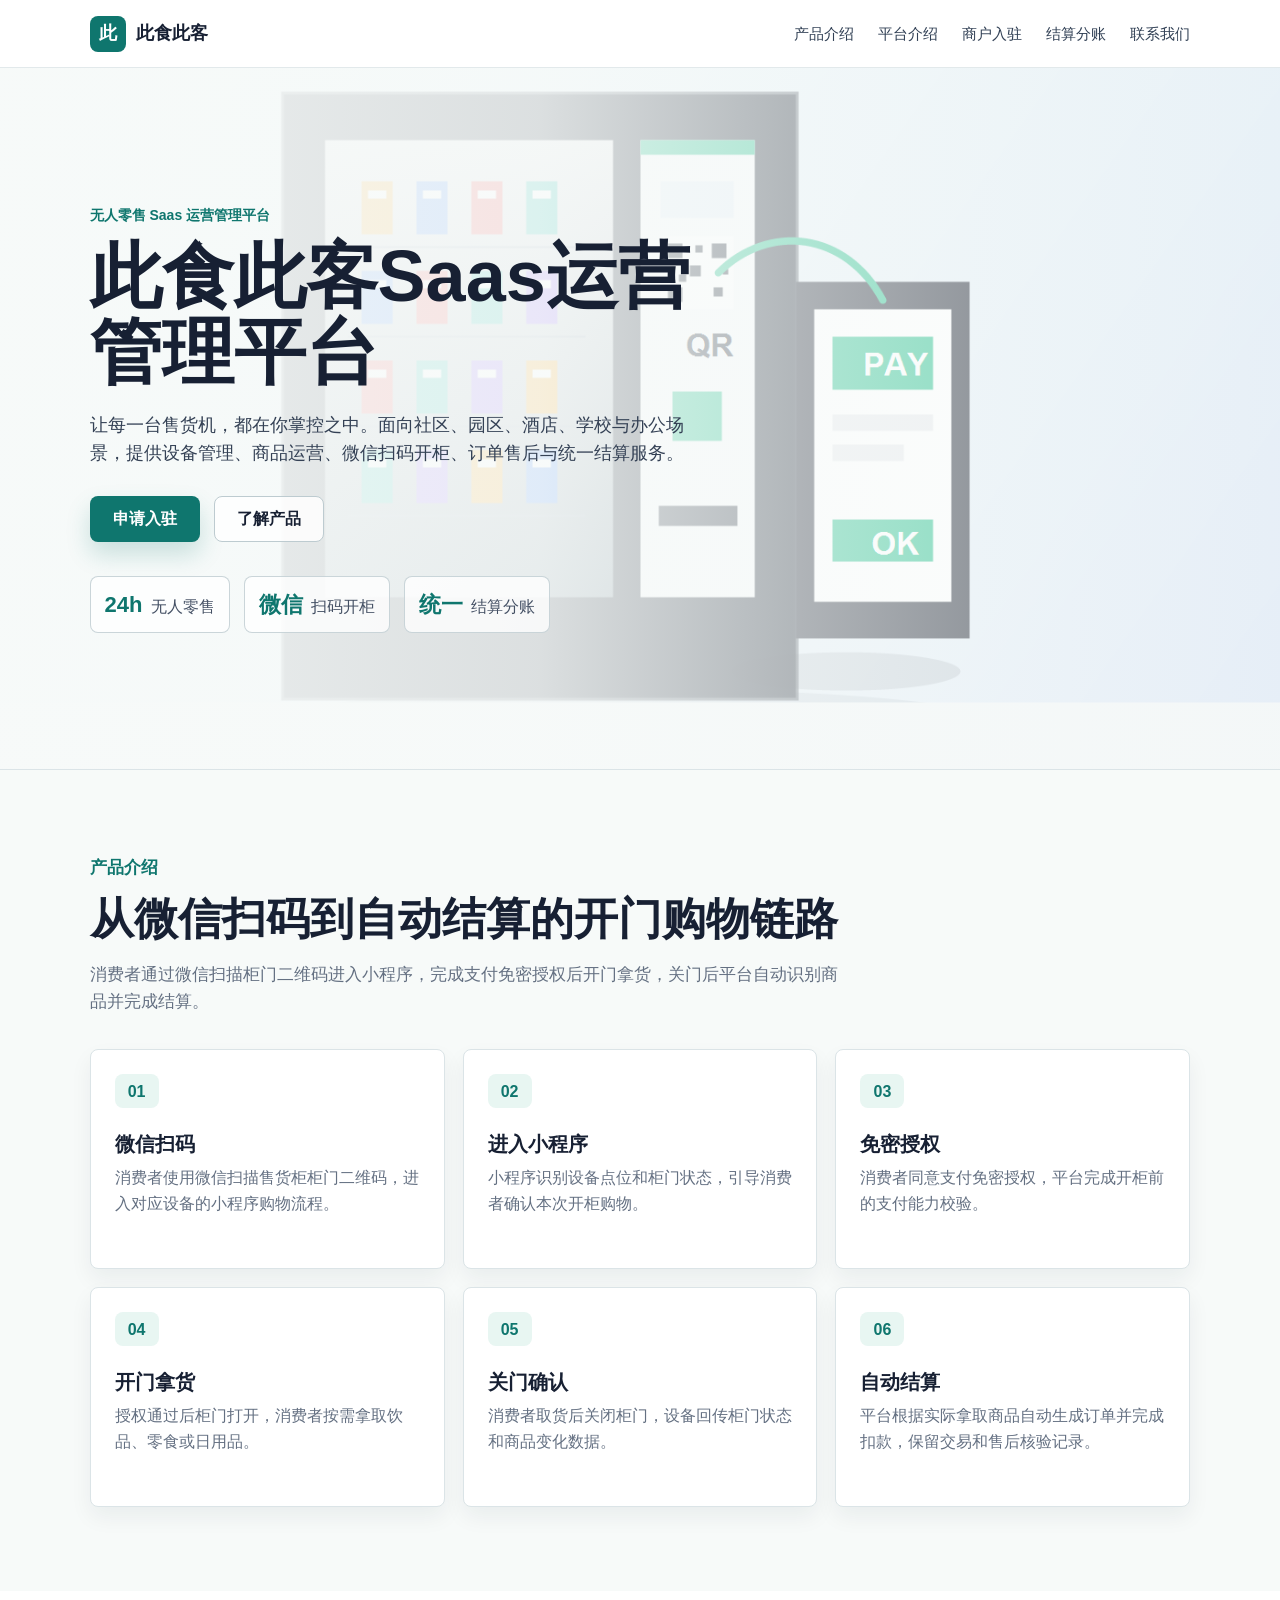
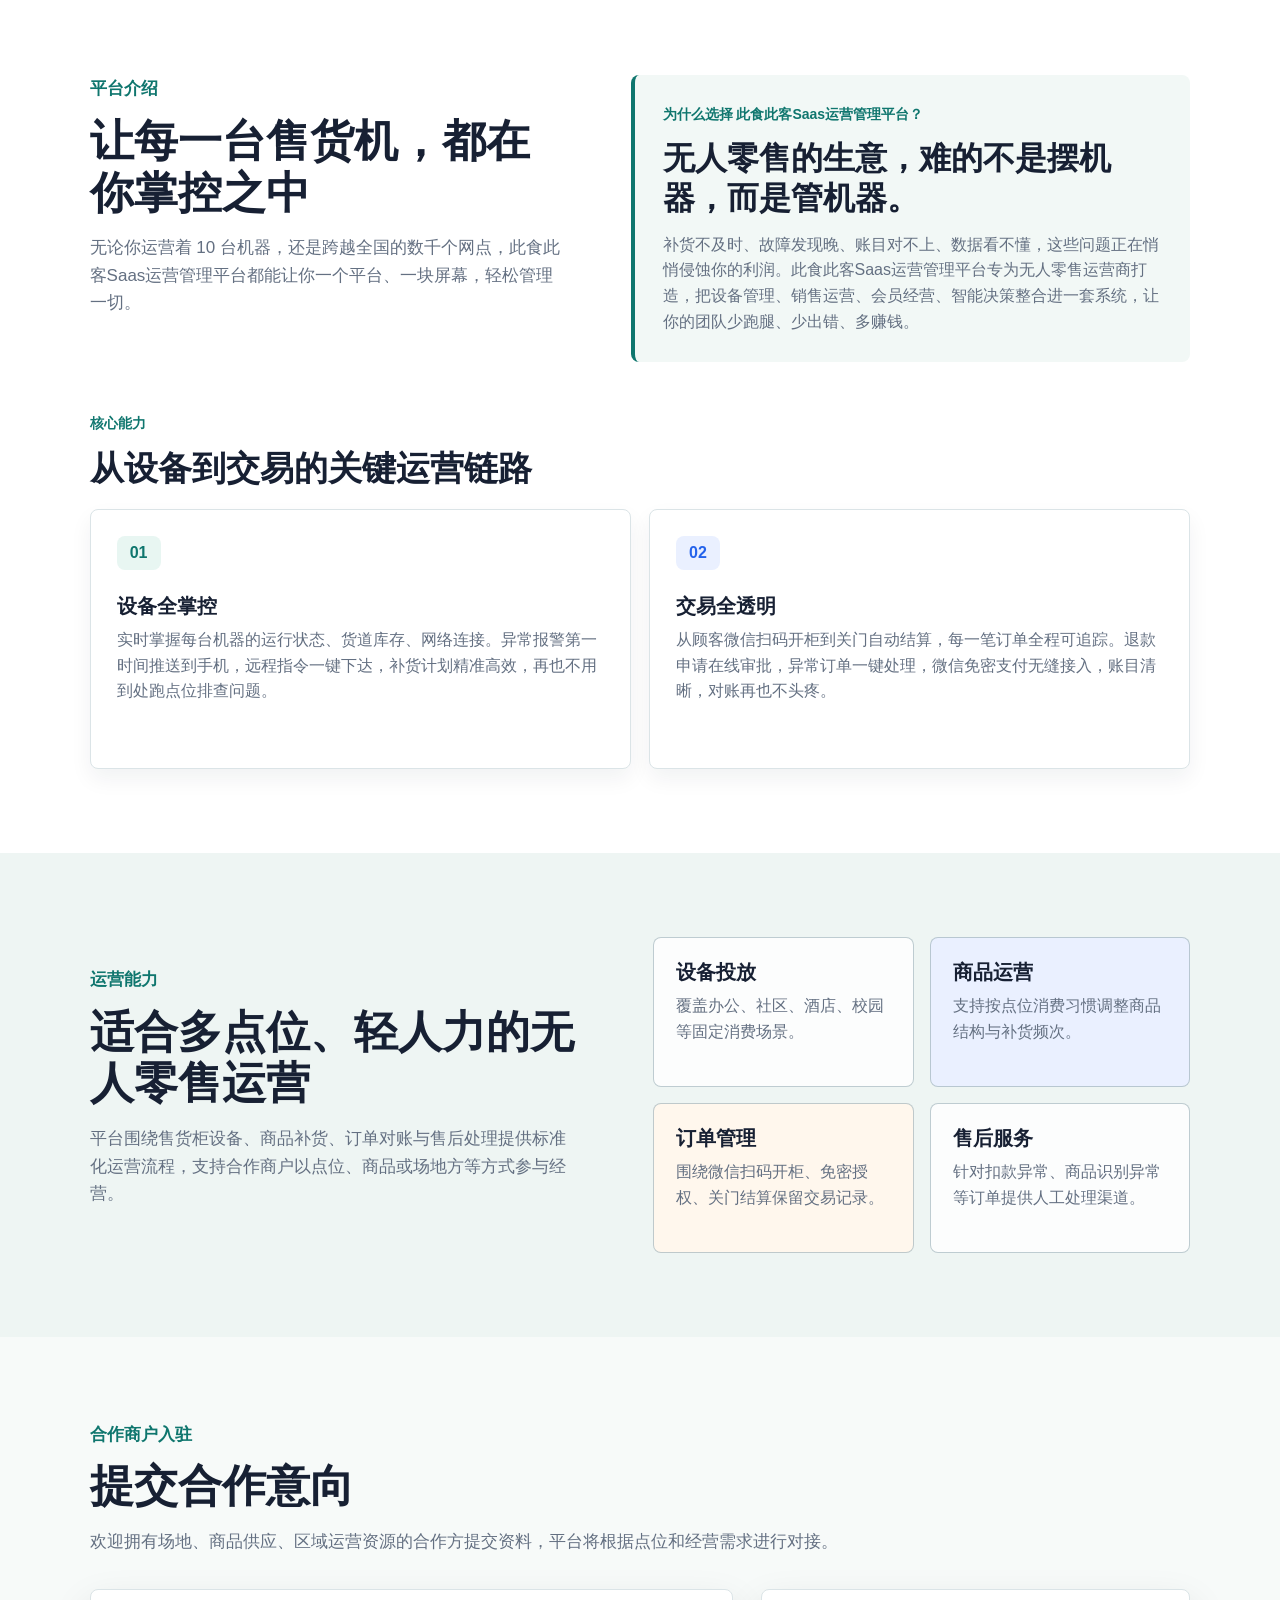
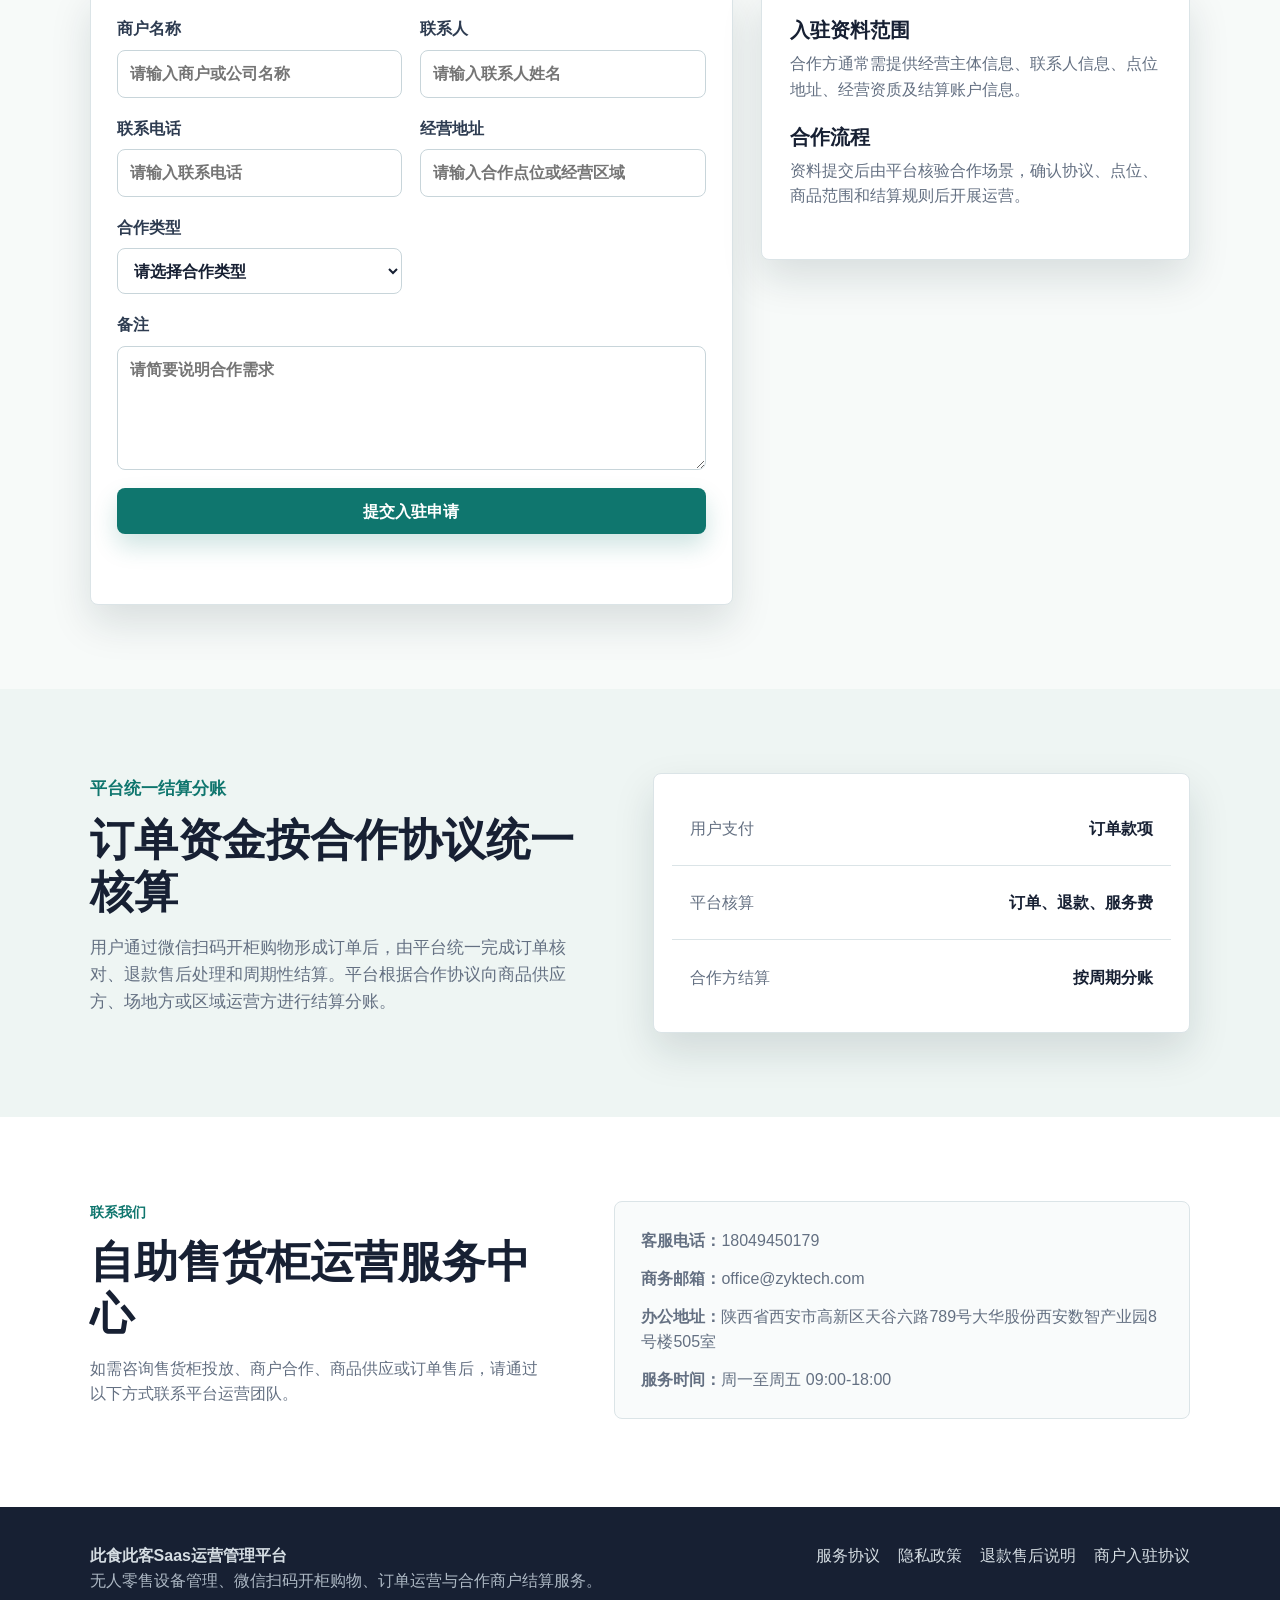
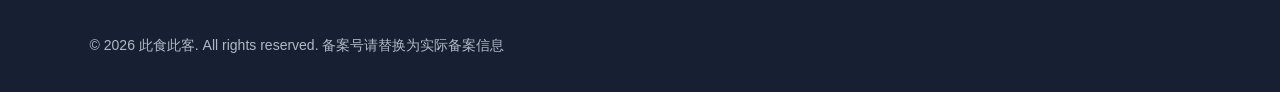
==== index.html @ 7c6ada17 "Initial commit" ====
<!doctype html>
<html lang="zh-CN">
  <head>
    <meta charset="UTF-8" />
    <meta name="viewport" content="width=device-width, initial-scale=1.0" />
    <meta
      name="description"
      content="此食此客Saas运营管理平台面向无人零售运营商，提供售货机设备管理、销售运营、订单对账、会员经营与智能决策服务。"
    />
    <title>此食此客Saas运营管理平台</title>
    <link rel="stylesheet" href="./assets/css/style.css" />
  </head>
  <body>
    <header class="site-header">
      <a class="brand" href="#top" aria-label="此食此客Saas运营管理平台首页">
        <span class="brand-mark">此</span>
        <span>此食此客</span>
      </a>
      <nav class="nav" aria-label="主导航">
        <a href="#products">产品介绍</a>
        <a href="#platform">平台介绍</a>
        <a href="#merchant">商户入驻</a>
        <a href="#settlement">结算分账</a>
        <a href="#contact">联系我们</a>
      </nav>
    </header>

    <main id="top">
      <section class="hero">
        <div class="hero-content">
          <p class="eyebrow">无人零售 Saas 运营管理平台</p>
          <h1>此食此客Saas运营管理平台</h1>
          <p class="hero-copy">
            让每一台售货机，都在你掌控之中。面向社区、园区、酒店、学校与办公场景，提供设备管理、商品运营、微信扫码开柜、订单售后与统一结算服务。
          </p>
          <div class="hero-actions">
            <a class="button button-primary" href="#merchant">申请入驻</a>
            <a class="button button-secondary" href="#products">了解产品</a>
          </div>
          <div class="hero-metrics" aria-label="平台服务范围">
            <span><strong>24h</strong>无人零售</span>
            <span><strong>微信</strong>扫码开柜</span>
            <span><strong>统一</strong>结算分账</span>
          </div>
        </div>
      </section>

      <section class="section section-intro" id="products">
        <div class="section-heading">
          <p class="eyebrow">产品介绍</p>
          <h2>从微信扫码到自动结算的开门购物链路</h2>
          <p>
            消费者通过微信扫描柜门二维码进入小程序，完成支付免密授权后开门拿货，关门后平台自动识别商品并完成结算。
          </p>
        </div>
        <div class="process-grid">
          <article class="process-card">
            <span class="step">01</span>
            <h3>微信扫码</h3>
            <p>消费者使用微信扫描售货柜柜门二维码，进入对应设备的小程序购物流程。</p>
          </article>
          <article class="process-card">
            <span class="step">02</span>
            <h3>进入小程序</h3>
            <p>小程序识别设备点位和柜门状态，引导消费者确认本次开柜购物。</p>
          </article>
          <article class="process-card">
            <span class="step">03</span>
            <h3>免密授权</h3>
            <p>消费者同意支付免密授权，平台完成开柜前的支付能力校验。</p>
          </article>
          <article class="process-card">
            <span class="step">04</span>
            <h3>开门拿货</h3>
            <p>授权通过后柜门打开，消费者按需拿取饮品、零食或日用品。</p>
          </article>
          <article class="process-card">
            <span class="step">05</span>
            <h3>关门确认</h3>
            <p>消费者取货后关闭柜门，设备回传柜门状态和商品变化数据。</p>
          </article>
          <article class="process-card">
            <span class="step">06</span>
            <h3>自动结算</h3>
            <p>平台根据实际拿取商品自动生成订单并完成扣款，保留交易和售后核验记录。</p>
          </article>
        </div>
      </section>

      <section class="section platform-section" id="platform">
        <div class="platform-lead">
          <div class="section-heading">
            <p class="eyebrow">平台介绍</p>
            <h2>让每一台售货机，都在你掌控之中</h2>
            <p>
              无论你运营着 10 台机器，还是跨越全国的数千个网点，此食此客Saas运营管理平台都能让你一个平台、一块屏幕，轻松管理一切。
            </p>
          </div>
          <div class="platform-reason">
            <p class="eyebrow">为什么选择 此食此客Saas运营管理平台？</p>
            <h3>无人零售的生意，难的不是摆机器，而是管机器。</h3>
            <p>
              补货不及时、故障发现晚、账目对不上、数据看不懂，这些问题正在悄悄侵蚀你的利润。此食此客Saas运营管理平台专为无人零售运营商打造，把设备管理、销售运营、会员经营、智能决策整合进一套系统，让你的团队少跑腿、少出错、多赚钱。
            </p>
          </div>
        </div>
        <div class="capability-header">
          <p class="eyebrow">核心能力</p>
          <h3>从设备到交易的关键运营链路</h3>
        </div>
        <div class="capability-grid">
          <article class="capability-card">
            <span class="step">01</span>
            <h3>设备全掌控</h3>
            <p>
              实时掌握每台机器的运行状态、货道库存、网络连接。异常报警第一时间推送到手机，远程指令一键下达，补货计划精准高效，再也不用到处跑点位排查问题。
            </p>
          </article>
          <article class="capability-card">
            <span class="step">02</span>
            <h3>交易全透明</h3>
            <p>
              从顾客微信扫码开柜到关门自动结算，每一笔订单全程可追踪。退款申请在线审批，异常订单一键处理，微信免密支付无缝接入，账目清晰，对账再也不头疼。
            </p>
          </article>
        </div>
      </section>

      <section class="section section-band">
        <div class="split-layout">
          <div>
            <p class="eyebrow">运营能力</p>
            <h2>适合多点位、轻人力的无人零售运营</h2>
            <p>
              平台围绕售货柜设备、商品补货、订单对账与售后处理提供标准化运营流程，支持合作商户以点位、商品或场地方等方式参与经营。
            </p>
          </div>
          <div class="feature-list">
            <div>
              <h3>设备投放</h3>
              <p>覆盖办公、社区、酒店、校园等固定消费场景。</p>
            </div>
            <div>
              <h3>商品运营</h3>
              <p>支持按点位消费习惯调整商品结构与补货频次。</p>
            </div>
            <div>
              <h3>订单管理</h3>
              <p>围绕微信扫码开柜、免密授权、关门结算保留交易记录。</p>
            </div>
            <div>
              <h3>售后服务</h3>
              <p>针对扣款异常、商品识别异常等订单提供人工处理渠道。</p>
            </div>
          </div>
        </div>
      </section>

      <section class="section" id="merchant">
        <div class="section-heading">
          <p class="eyebrow">合作商户入驻</p>
          <h2>提交合作意向</h2>
          <p>欢迎拥有场地、商品供应、区域运营资源的合作方提交资料，平台将根据点位和经营需求进行对接。</p>
        </div>
        <div class="merchant-layout">
          <form class="merchant-form" id="merchantForm">
            <label>
              商户名称
              <input type="text" name="company" placeholder="请输入商户或公司名称" required />
            </label>
            <label>
              联系人
              <input type="text" name="name" placeholder="请输入联系人姓名" required />
            </label>
            <label>
              联系电话
              <input
                type="tel"
                name="phone"
                placeholder="请输入联系电话"
                pattern="^1[3-9][0-9]{9}$|^[0-9-]{7,}$"
                required
              />
            </label>
            <label>
              经营地址
              <input type="text" name="address" placeholder="请输入合作点位或经营区域" required />
            </label>
            <label>
              合作类型
              <select name="type" required>
                <option value="">请选择合作类型</option>
                <option value="场地合作">场地合作</option>
                <option value="商品供应">商品供应</option>
                <option value="区域运营">区域运营</option>
                <option value="设备投放">设备投放</option>
              </select>
            </label>
            <label class="label-full">
              备注
              <textarea name="message" rows="4" placeholder="请简要说明合作需求"></textarea>
            </label>
            <button class="button button-primary" type="submit">提交入驻申请</button>
            <p class="form-message" id="formMessage" role="status" aria-live="polite"></p>
          </form>
          <aside class="merchant-note">
            <h3>入驻资料范围</h3>
            <p>合作方通常需提供经营主体信息、联系人信息、点位地址、经营资质及结算账户信息。</p>
            <h3>合作流程</h3>
            <p>资料提交后由平台核验合作场景，确认协议、点位、商品范围和结算规则后开展运营。</p>
          </aside>
        </div>
      </section>

      <section class="section section-band" id="settlement">
        <div class="split-layout">
          <div>
            <p class="eyebrow">平台统一结算分账</p>
            <h2>订单资金按合作协议统一核算</h2>
            <p>
              用户通过微信扫码开柜购物形成订单后，由平台统一完成订单核对、退款售后处理和周期性结算。平台根据合作协议向商品供应方、场地方或区域运营方进行结算分账。
            </p>
          </div>
          <div class="settlement-panel">
            <div class="settlement-row">
              <span>用户支付</span>
              <strong>订单款项</strong>
            </div>
            <div class="settlement-row">
              <span>平台核算</span>
              <strong>订单、退款、服务费</strong>
            </div>
            <div class="settlement-row">
              <span>合作方结算</span>
              <strong>按周期分账</strong>
            </div>
          </div>
        </div>
      </section>

      <section class="section contact-section" id="contact">
        <div>
          <p class="eyebrow">联系我们</p>
          <h2>自助售货柜运营服务中心</h2>
          <p>如需咨询售货柜投放、商户合作、商品供应或订单售后，请通过以下方式联系平台运营团队。</p>
        </div>
        <div class="contact-list">
          <p><strong>客服电话：</strong>18049450179</p>
          <p><strong>商务邮箱：</strong>office@zyktech.com</p>
          <p><strong>办公地址：</strong>陕西省西安市高新区天谷六路789号大华股份西安数智产业园8号楼505室</p>
          <p><strong>服务时间：</strong>周一至周五 09:00-18:00</p>
        </div>
      </section>
    </main>

    <footer class="site-footer">
      <div>
        <strong>此食此客Saas运营管理平台</strong>
        <p>无人零售设备管理、微信扫码开柜购物、订单运营与合作商户结算服务。</p>
      </div>
      <nav aria-label="底部链接">
        <a href="./terms.html">服务协议</a>
        <a href="./privacy.html">隐私政策</a>
        <a href="./refund.html">退款售后说明</a>
        <a href="./merchant-agreement.html">商户入驻协议</a>
      </nav>
      <p class="copyright">© 2026 此食此客. All rights reserved. 备案号请替换为实际备案信息</p>
    </footer>

    <script src="./assets/js/main.js"></script>
  </body>
</html>
---- assets/css/style.css ----
:root {
  --bg: #f7faf9;
  --surface: #ffffff;
  --ink: #172033;
  --muted: #647082;
  --line: #dbe4e7;
  --primary: #0f766e;
  --primary-dark: #115e59;
  --blue: #2563eb;
  --amber: #d97706;
  --soft-green: #e8f6f2;
  --soft-blue: #eaf0ff;
  --radius: 8px;
  --shadow: 0 18px 40px rgba(15, 35, 50, 0.13);
}

* {
  box-sizing: border-box;
}

html {
  scroll-behavior: smooth;
}

body {
  margin: 0;
  color: var(--ink);
  background: var(--bg);
  font-family:
    -apple-system, BlinkMacSystemFont, "Segoe UI", "Microsoft YaHei", Arial, sans-serif;
  line-height: 1.6;
}

a {
  color: inherit;
  text-decoration: none;
}

img {
  display: block;
  max-width: 100%;
}

.site-header {
  position: sticky;
  top: 0;
  z-index: 20;
  display: flex;
  align-items: center;
  justify-content: space-between;
  gap: 24px;
  min-height: 68px;
  padding: 0 7vw;
  border-bottom: 1px solid rgba(219, 228, 231, 0.8);
  background: rgba(255, 255, 255, 0.92);
  backdrop-filter: blur(14px);
}

.brand {
  display: inline-flex;
  align-items: center;
  gap: 10px;
  flex: 0 0 auto;
  font-weight: 800;
  font-size: 18px;
}

.brand-mark {
  display: grid;
  place-items: center;
  width: 36px;
  height: 36px;
  color: #fff;
  border-radius: var(--radius);
  background: var(--primary);
}

.nav {
  display: flex;
  align-items: center;
  gap: 24px;
  color: #314055;
  font-size: 15px;
  white-space: nowrap;
}

.nav a:hover,
.site-footer a:hover {
  color: var(--primary);
}

.hero {
  min-height: 78svh;
  display: flex;
  align-items: center;
  padding: 72px 7vw;
  background:
    linear-gradient(90deg, rgba(247, 250, 249, 0.97) 0%, rgba(247, 250, 249, 0.88) 42%, rgba(247, 250, 249, 0.35) 100%),
    url("../images/vending-pay-scene.png") center right / cover no-repeat;
  border-bottom: 1px solid var(--line);
}

.hero-content {
  width: min(660px, 100%);
}

.eyebrow {
  margin: 0 0 12px;
  color: var(--primary);
  font-size: 14px;
  font-weight: 800;
}

h1,
h2,
h3,
p {
  margin-top: 0;
}

h1 {
  margin-bottom: 20px;
  font-size: clamp(42px, 7vw, 72px);
  line-height: 1.06;
}

h2 {
  margin-bottom: 16px;
  font-size: clamp(28px, 4vw, 44px);
  line-height: 1.18;
}

h3 {
  margin-bottom: 8px;
  font-size: 20px;
  line-height: 1.25;
}

p {
  color: var(--muted);
}

.hero-copy {
  max-width: 600px;
  margin-bottom: 28px;
  font-size: 18px;
  color: #344155;
}

.hero-actions {
  display: flex;
  flex-wrap: wrap;
  gap: 14px;
  margin-bottom: 34px;
}

.button {
  display: inline-flex;
  align-items: center;
  justify-content: center;
  min-height: 46px;
  padding: 0 22px;
  border: 1px solid transparent;
  border-radius: var(--radius);
  font: inherit;
  font-weight: 800;
  cursor: pointer;
  transition:
    transform 0.2s ease,
    box-shadow 0.2s ease,
    background 0.2s ease;
}

.button:hover {
  transform: translateY(-1px);
}

.button-primary {
  color: #fff;
  background: var(--primary);
  box-shadow: 0 12px 24px rgba(15, 118, 110, 0.2);
}

.button-primary:hover {
  background: var(--primary-dark);
}

.button-secondary {
  color: var(--ink);
  border-color: #bdcbd0;
  background: rgba(255, 255, 255, 0.84);
}

.hero-metrics {
  display: flex;
  flex-wrap: wrap;
  gap: 14px;
}

.hero-metrics span {
  display: inline-flex;
  align-items: baseline;
  gap: 8px;
  padding: 10px 14px;
  border: 1px solid rgba(189, 203, 208, 0.8);
  border-radius: var(--radius);
  background: rgba(255, 255, 255, 0.78);
  color: #445064;
}

.hero-metrics strong {
  color: var(--primary);
  font-size: 22px;
}

.section {
  padding: 84px 7vw;
}

.section-heading {
  width: min(760px, 100%);
  margin-bottom: 34px;
}

.section-heading p {
  font-size: 17px;
}

.section-band {
  background: #eef5f3;
}

.process-grid {
  display: grid;
  grid-template-columns: repeat(3, minmax(0, 1fr));
  gap: 18px;
}

.process-card {
  min-height: 220px;
  padding: 24px;
  border: 1px solid var(--line);
  border-radius: var(--radius);
  background: var(--surface);
  box-shadow: 0 10px 22px rgba(15, 35, 50, 0.06);
}

.step {
  display: inline-flex;
  align-items: center;
  justify-content: center;
  width: 44px;
  height: 34px;
  margin-bottom: 24px;
  border-radius: var(--radius);
  color: var(--primary);
  background: var(--soft-green);
  font-weight: 900;
}

.platform-section {
  background: #fff;
}

.platform-lead {
  display: grid;
  grid-template-columns: minmax(0, 0.92fr) minmax(320px, 1.08fr);
  gap: clamp(28px, 5vw, 72px);
  align-items: stretch;
}

.platform-lead .section-heading {
  margin-bottom: 0;
}

.platform-reason {
  padding: 28px;
  border-left: 4px solid var(--primary);
  border-radius: var(--radius);
  background: #f2f8f6;
}

.platform-reason h3 {
  margin-bottom: 14px;
  font-size: clamp(22px, 3vw, 32px);
}

.platform-reason p:last-child {
  margin-bottom: 0;
}

.capability-header {
  margin: 50px 0 20px;
}

.capability-header h3 {
  margin-bottom: 0;
  font-size: clamp(24px, 3vw, 34px);
}

.capability-grid {
  display: grid;
  grid-template-columns: repeat(2, minmax(0, 1fr));
  gap: 18px;
}

.capability-card {
  min-height: 260px;
  padding: 26px;
  border: 1px solid var(--line);
  border-radius: var(--radius);
  background: var(--surface);
  box-shadow: 0 10px 22px rgba(15, 35, 50, 0.06);
}

.capability-card:nth-child(2) .step {
  color: var(--blue);
  background: var(--soft-blue);
}

.capability-card p {
  margin-bottom: 0;
}

.split-layout {
  display: grid;
  grid-template-columns: minmax(0, 0.95fr) minmax(320px, 1.05fr);
  gap: clamp(32px, 6vw, 80px);
  align-items: center;
}

.split-layout > div:first-child p {
  font-size: 17px;
}

.feature-list {
  display: grid;
  grid-template-columns: repeat(2, minmax(0, 1fr));
  gap: 16px;
}

.feature-list > div {
  min-height: 150px;
  padding: 22px;
  border: 1px solid rgba(164, 183, 190, 0.7);
  border-radius: var(--radius);
  background: rgba(255, 255, 255, 0.82);
}

.feature-list > div:nth-child(2) {
  background: var(--soft-blue);
}

.feature-list > div:nth-child(3) {
  background: #fff7ed;
}

.merchant-layout {
  display: grid;
  grid-template-columns: minmax(0, 1.2fr) minmax(280px, 0.8fr);
  gap: 28px;
  align-items: start;
}

.merchant-form,
.merchant-note,
.settlement-panel {
  border: 1px solid var(--line);
  border-radius: var(--radius);
  background: var(--surface);
  box-shadow: var(--shadow);
}

.merchant-form {
  display: grid;
  grid-template-columns: repeat(2, minmax(0, 1fr));
  gap: 18px;
  padding: 26px;
}

.merchant-form label {
  display: grid;
  gap: 8px;
  color: #2e3c51;
  font-weight: 800;
}

.merchant-form .label-full,
.merchant-form button,
.form-message {
  grid-column: 1 / -1;
}

input,
select,
textarea {
  width: 100%;
  min-height: 46px;
  padding: 10px 12px;
  border: 1px solid #c8d5da;
  border-radius: var(--radius);
  color: var(--ink);
  background: #fff;
  font: inherit;
}

textarea {
  resize: vertical;
}

input:focus,
select:focus,
textarea:focus {
  outline: 3px solid rgba(15, 118, 110, 0.18);
  border-color: var(--primary);
}

.form-message {
  min-height: 26px;
  margin: 0;
  color: var(--primary);
  font-weight: 800;
}

.merchant-note {
  padding: 28px;
}

.merchant-note h3 + p {
  margin-bottom: 22px;
}

.settlement-panel {
  padding: 18px;
}

.settlement-row {
  display: flex;
  align-items: center;
  justify-content: space-between;
  gap: 18px;
  min-height: 74px;
  padding: 18px;
  border-bottom: 1px solid var(--line);
}

.settlement-row:last-child {
  border-bottom: 0;
}

.settlement-row span {
  color: var(--muted);
}

.settlement-row strong {
  color: var(--ink);
  text-align: right;
}

.contact-section {
  display: grid;
  grid-template-columns: minmax(0, 0.8fr) minmax(320px, 1fr);
  gap: clamp(28px, 5vw, 70px);
  align-items: start;
  background: #fff;
}

.contact-list {
  display: grid;
  gap: 12px;
  padding: 26px;
  border: 1px solid var(--line);
  border-radius: var(--radius);
  background: #f9fbfb;
}

.contact-list p {
  margin: 0;
}

.site-footer {
  display: grid;
  grid-template-columns: minmax(0, 1.2fr) minmax(240px, 0.8fr);
  gap: 24px;
  padding: 36px 7vw;
  color: #d5dde3;
  background: #172033;
}

.site-footer p {
  color: #aeb9c5;
}

.site-footer nav {
  display: flex;
  flex-wrap: wrap;
  gap: 12px 18px;
  justify-content: flex-end;
}

.copyright {
  grid-column: 1 / -1;
  margin: 0;
  font-size: 14px;
}

.policy-main {
  padding: 56px 7vw 84px;
  background: #fff;
}

.policy-article {
  width: min(920px, 100%);
  margin: 0 auto;
}

.policy-article h1 {
  margin-bottom: 18px;
  font-size: clamp(34px, 5vw, 52px);
}

.policy-article section {
  padding: 28px 0;
  border-bottom: 1px solid var(--line);
}

.policy-article section:last-child {
  border-bottom: 0;
}

.policy-article ul {
  margin: 0;
  padding-left: 20px;
  color: var(--muted);
}

.back-link {
  display: inline-flex;
  margin-bottom: 28px;
  color: var(--primary);
  font-weight: 800;
}

@media (max-width: 980px) {
  .site-header {
    align-items: flex-start;
    flex-direction: column;
    min-height: auto;
    padding: 16px 5vw;
  }

  .nav {
    width: 100%;
    overflow-x: auto;
    padding-bottom: 4px;
  }

  .hero {
    min-height: 72svh;
    padding: 56px 5vw;
    background:
      linear-gradient(180deg, rgba(247, 250, 249, 0.98) 0%, rgba(247, 250, 249, 0.9) 50%, rgba(247, 250, 249, 0.64) 100%),
      url("../images/vending-pay-scene.png") center bottom / cover no-repeat;
  }

  .section,
  .policy-main {
    padding-left: 5vw;
    padding-right: 5vw;
  }

  .process-grid {
    grid-template-columns: repeat(2, minmax(0, 1fr));
  }

  .platform-lead,
  .split-layout,
  .merchant-layout,
  .contact-section,
  .site-footer {
    grid-template-columns: 1fr;
  }

  .site-footer nav {
    justify-content: flex-start;
  }
}

@media (max-width: 640px) {
  .brand {
    font-size: 17px;
  }

  .nav {
    gap: 16px;
    font-size: 14px;
  }

  h1 {
    font-size: 40px;
  }

  h2 {
    font-size: 28px;
  }

  .hero-copy,
  .section-heading p,
  .split-layout > div:first-child p {
    font-size: 16px;
  }

  .hero-actions,
  .hero-metrics {
    flex-direction: column;
    align-items: stretch;
  }

  .button,
  .hero-metrics span {
    width: 100%;
  }

  .process-grid,
  .capability-grid,
  .feature-list,
  .merchant-form {
    grid-template-columns: 1fr;
  }

  .section {
    padding-top: 64px;
    padding-bottom: 64px;
  }

  .merchant-form,
  .merchant-note,
  .contact-list {
    padding: 20px;
  }

  .settlement-row {
    align-items: flex-start;
    flex-direction: column;
    gap: 4px;
  }

  .settlement-row strong {
    text-align: left;
  }
}
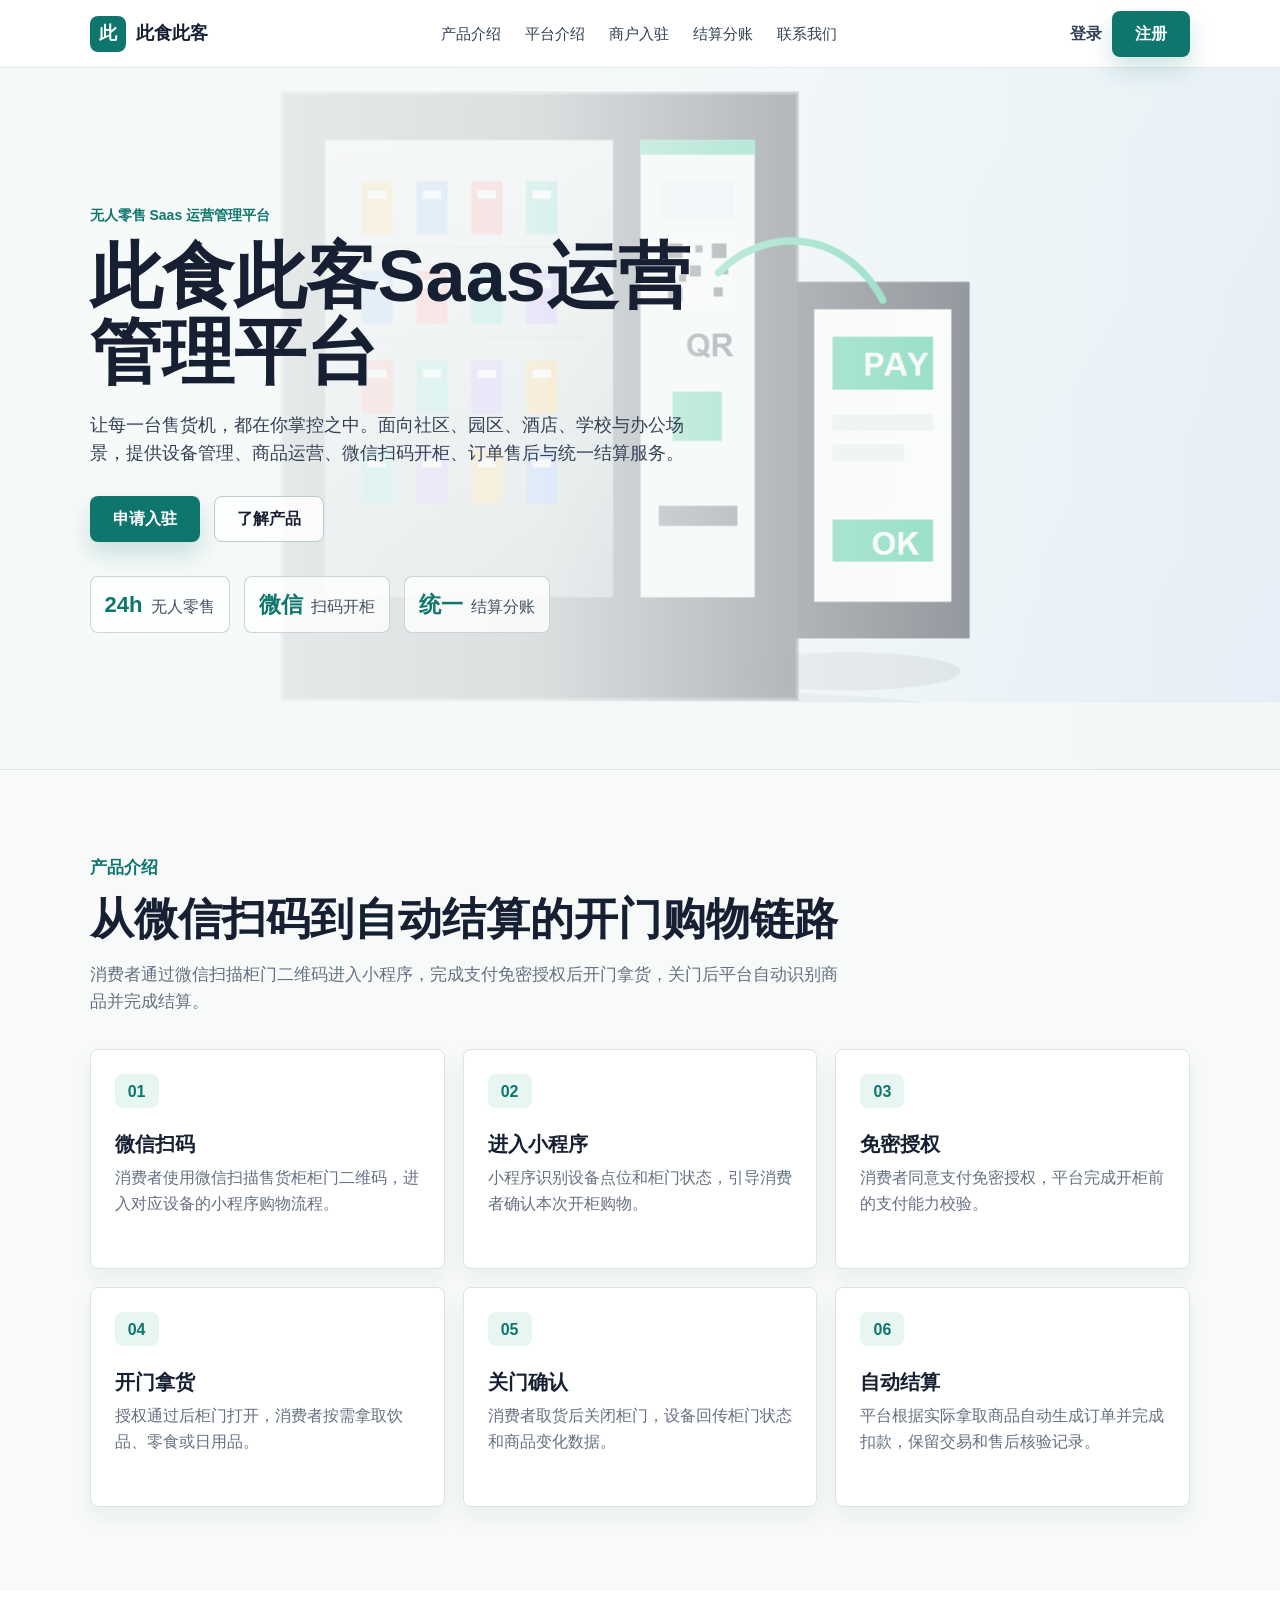
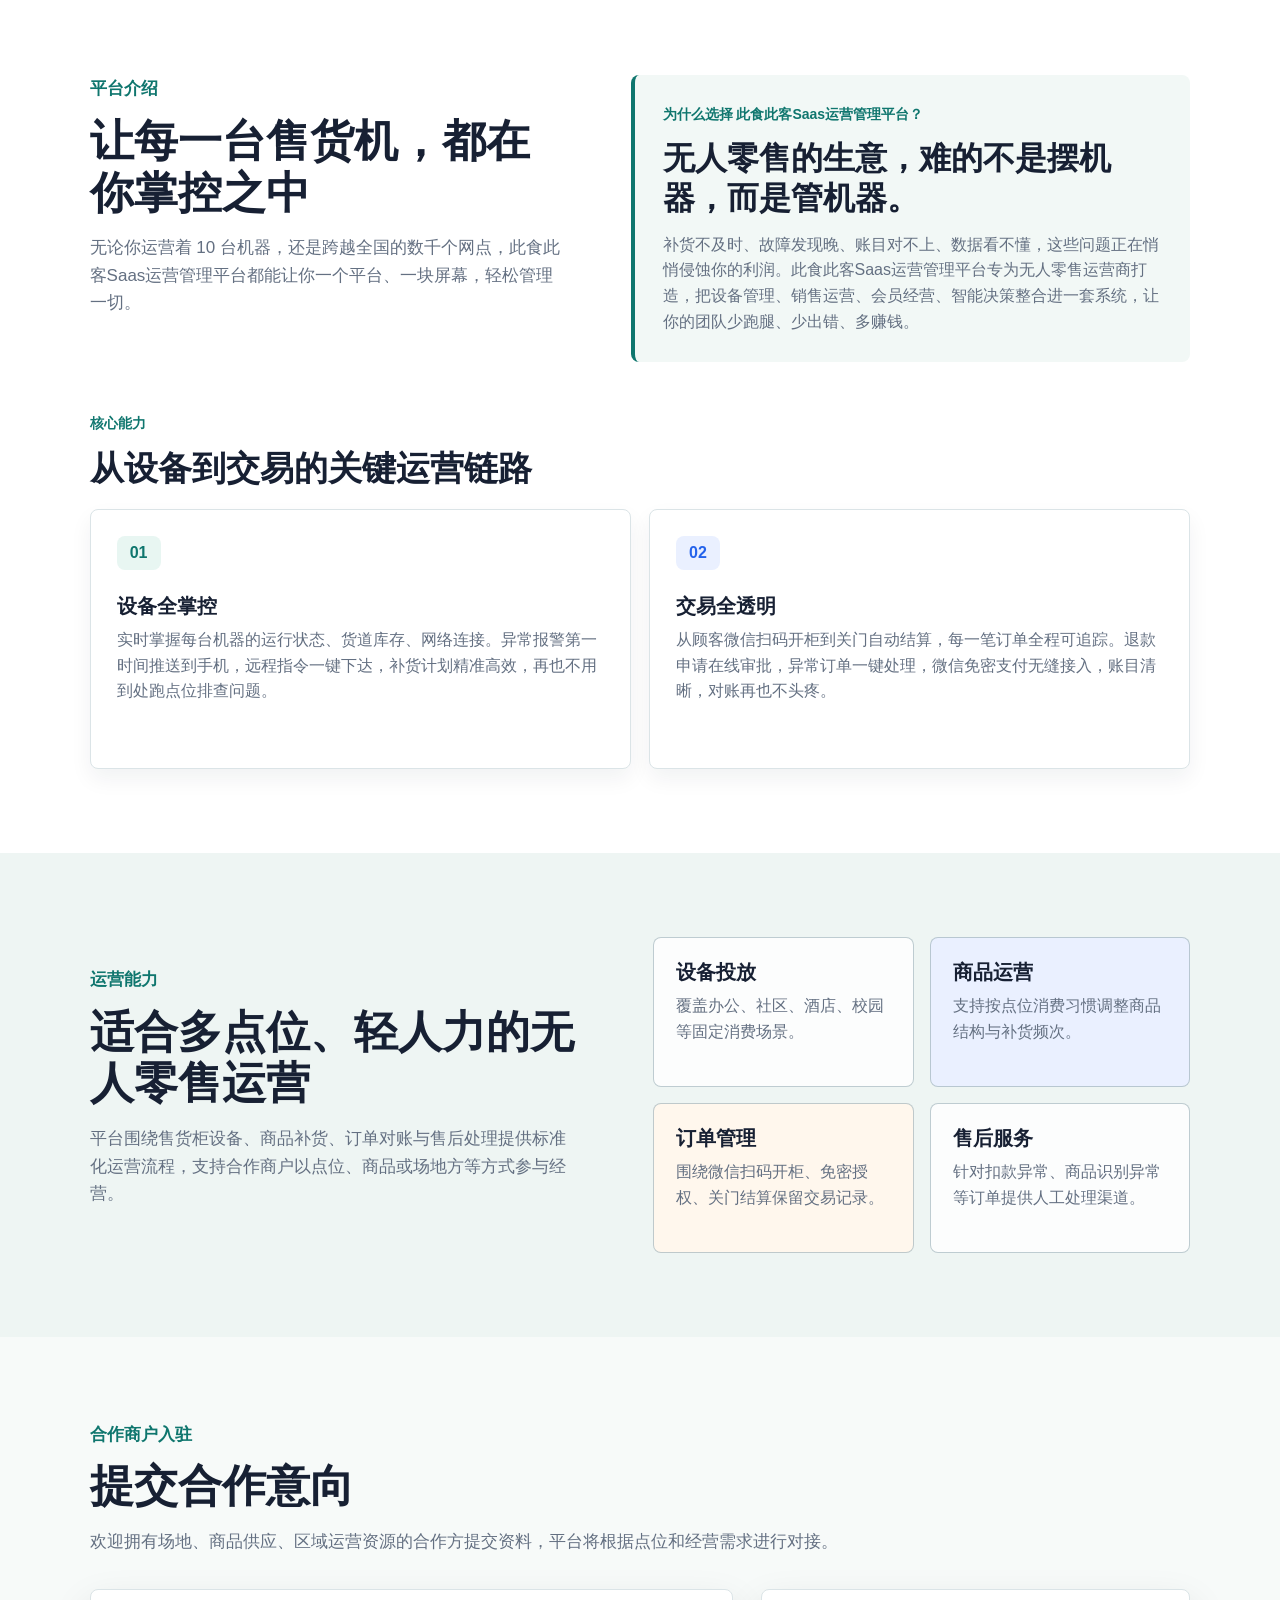
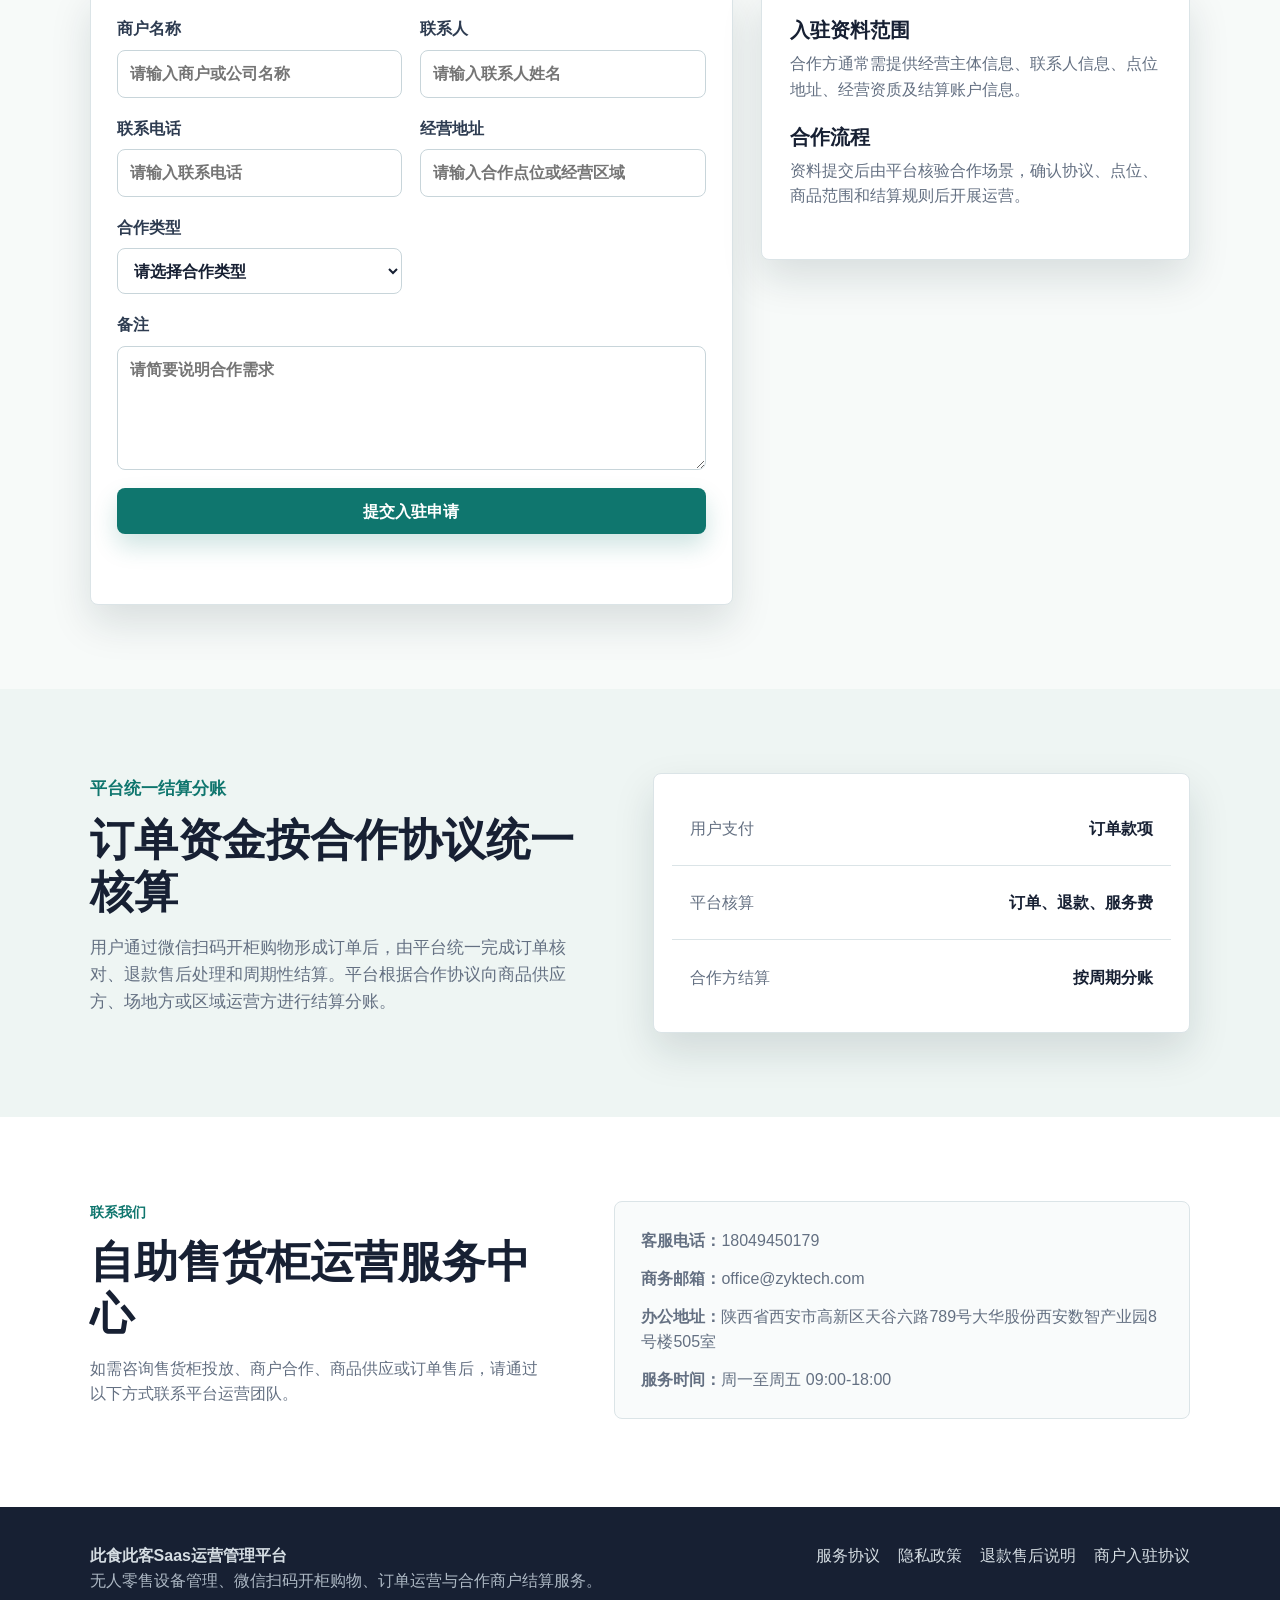
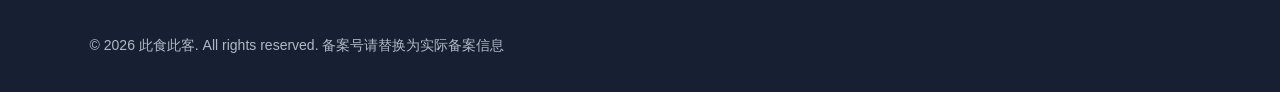
==== commit 27d33dff: "增加登录，注册" ====
--- a/index.html
+++ b/index.html
@@ -23,6 +23,16 @@
         <a href="#settlement">结算分账</a>
         <a href="#contact">联系我们</a>
       </nav>
+      <div class="auth-actions" data-auth-actions>
+        <div class="auth-guest" data-auth-guest>
+          <button class="auth-link" type="button" data-auth-open="login">登录</button>
+          <button class="button button-primary auth-register" type="button" data-auth-open="register">注册</button>
+        </div>
+        <div class="auth-user" data-auth-user hidden>
+          <span data-auth-name></span>
+          <button class="auth-link" type="button" data-auth-logout>退出</button>
+        </div>
+      </div>
     </header>
 
     <main id="top">
--- a/assets/css/style.css
+++ b/assets/css/style.css
@@ -41,6 +41,10 @@
   max-width: 100%;
 }
 
+[hidden] {
+  display: none !important;
+}
+
 .site-header {
   position: sticky;
   top: 0;
@@ -89,6 +93,50 @@
   color: var(--primary);
 }
 
+.auth-actions {
+  display: flex;
+  align-items: center;
+  flex: 0 0 auto;
+}
+
+.auth-guest,
+.auth-user {
+  display: flex;
+  align-items: center;
+  gap: 10px;
+}
+
+.auth-user {
+  min-height: 38px;
+  padding: 4px 6px 4px 12px;
+  border: 1px solid rgba(189, 203, 208, 0.8);
+  border-radius: var(--radius);
+  background: #fff;
+  color: #2e3c51;
+  font-size: 14px;
+  font-weight: 800;
+}
+
+.auth-link {
+  padding: 0;
+  border: 0;
+  color: #314055;
+  background: transparent;
+  font: inherit;
+  font-weight: 800;
+  cursor: pointer;
+}
+
+.auth-link:hover {
+  color: var(--primary);
+}
+
+.auth-register {
+  min-height: 38px;
+  padding: 0 16px;
+  font-size: 14px;
+}
+
 .hero {
   min-height: 78svh;
   display: flex;
@@ -422,6 +470,119 @@
   font-weight: 800;
 }
 
+.auth-dialog {
+  width: min(430px, calc(100vw - 32px));
+  padding: 0;
+  border: 0;
+  border-radius: var(--radius);
+  background: var(--surface);
+  box-shadow: 0 24px 60px rgba(15, 35, 50, 0.24);
+}
+
+.auth-dialog::backdrop {
+  background: rgba(23, 32, 51, 0.48);
+  backdrop-filter: blur(5px);
+}
+
+.auth-panel {
+  padding: 28px;
+}
+
+.auth-panel-header {
+  display: flex;
+  align-items: flex-start;
+  justify-content: space-between;
+  gap: 16px;
+  margin-bottom: 22px;
+}
+
+.auth-panel-header h2 {
+  margin-bottom: 6px;
+  font-size: 28px;
+}
+
+.auth-panel-header p {
+  margin-bottom: 0;
+}
+
+.auth-close {
+  display: grid;
+  place-items: center;
+  width: 36px;
+  height: 36px;
+  border: 1px solid var(--line);
+  border-radius: var(--radius);
+  color: var(--muted);
+  background: #fff;
+  font-size: 24px;
+  line-height: 1;
+  cursor: pointer;
+}
+
+.auth-close:hover {
+  color: var(--ink);
+  border-color: #bdcbd0;
+}
+
+.auth-tabs {
+  display: grid;
+  grid-template-columns: repeat(2, minmax(0, 1fr));
+  gap: 8px;
+  margin-bottom: 20px;
+  padding: 4px;
+  border: 1px solid var(--line);
+  border-radius: var(--radius);
+  background: #f4f8f7;
+}
+
+.auth-tab {
+  min-height: 38px;
+  border: 0;
+  border-radius: calc(var(--radius) - 2px);
+  color: var(--muted);
+  background: transparent;
+  font: inherit;
+  font-weight: 800;
+  cursor: pointer;
+}
+
+.auth-tab.is-active {
+  color: #fff;
+  background: var(--primary);
+}
+
+.auth-form {
+  display: grid;
+  gap: 14px;
+}
+
+.auth-form[hidden] {
+  display: none;
+}
+
+.auth-form label {
+  display: grid;
+  gap: 8px;
+  color: #2e3c51;
+  font-weight: 800;
+}
+
+.auth-form .button {
+  width: 100%;
+  margin-top: 4px;
+}
+
+.auth-message {
+  min-height: 24px;
+  margin: 0;
+  color: var(--primary);
+  font-weight: 800;
+}
+
+.auth-message.is-error {
+  color: #b42318;
+}
+
 .merchant-note {
   padding: 28px;
 }
@@ -555,6 +716,20 @@
     padding-bottom: 4px;
   }
 
+  .auth-actions,
+  .auth-guest,
+  .auth-user {
+    width: 100%;
+  }
+
+  .auth-guest {
+    justify-content: flex-start;
+  }
+
+  .auth-user {
+    justify-content: space-between;
+  }
+
   .hero {
     min-height: 72svh;
     padding: 56px 5vw;
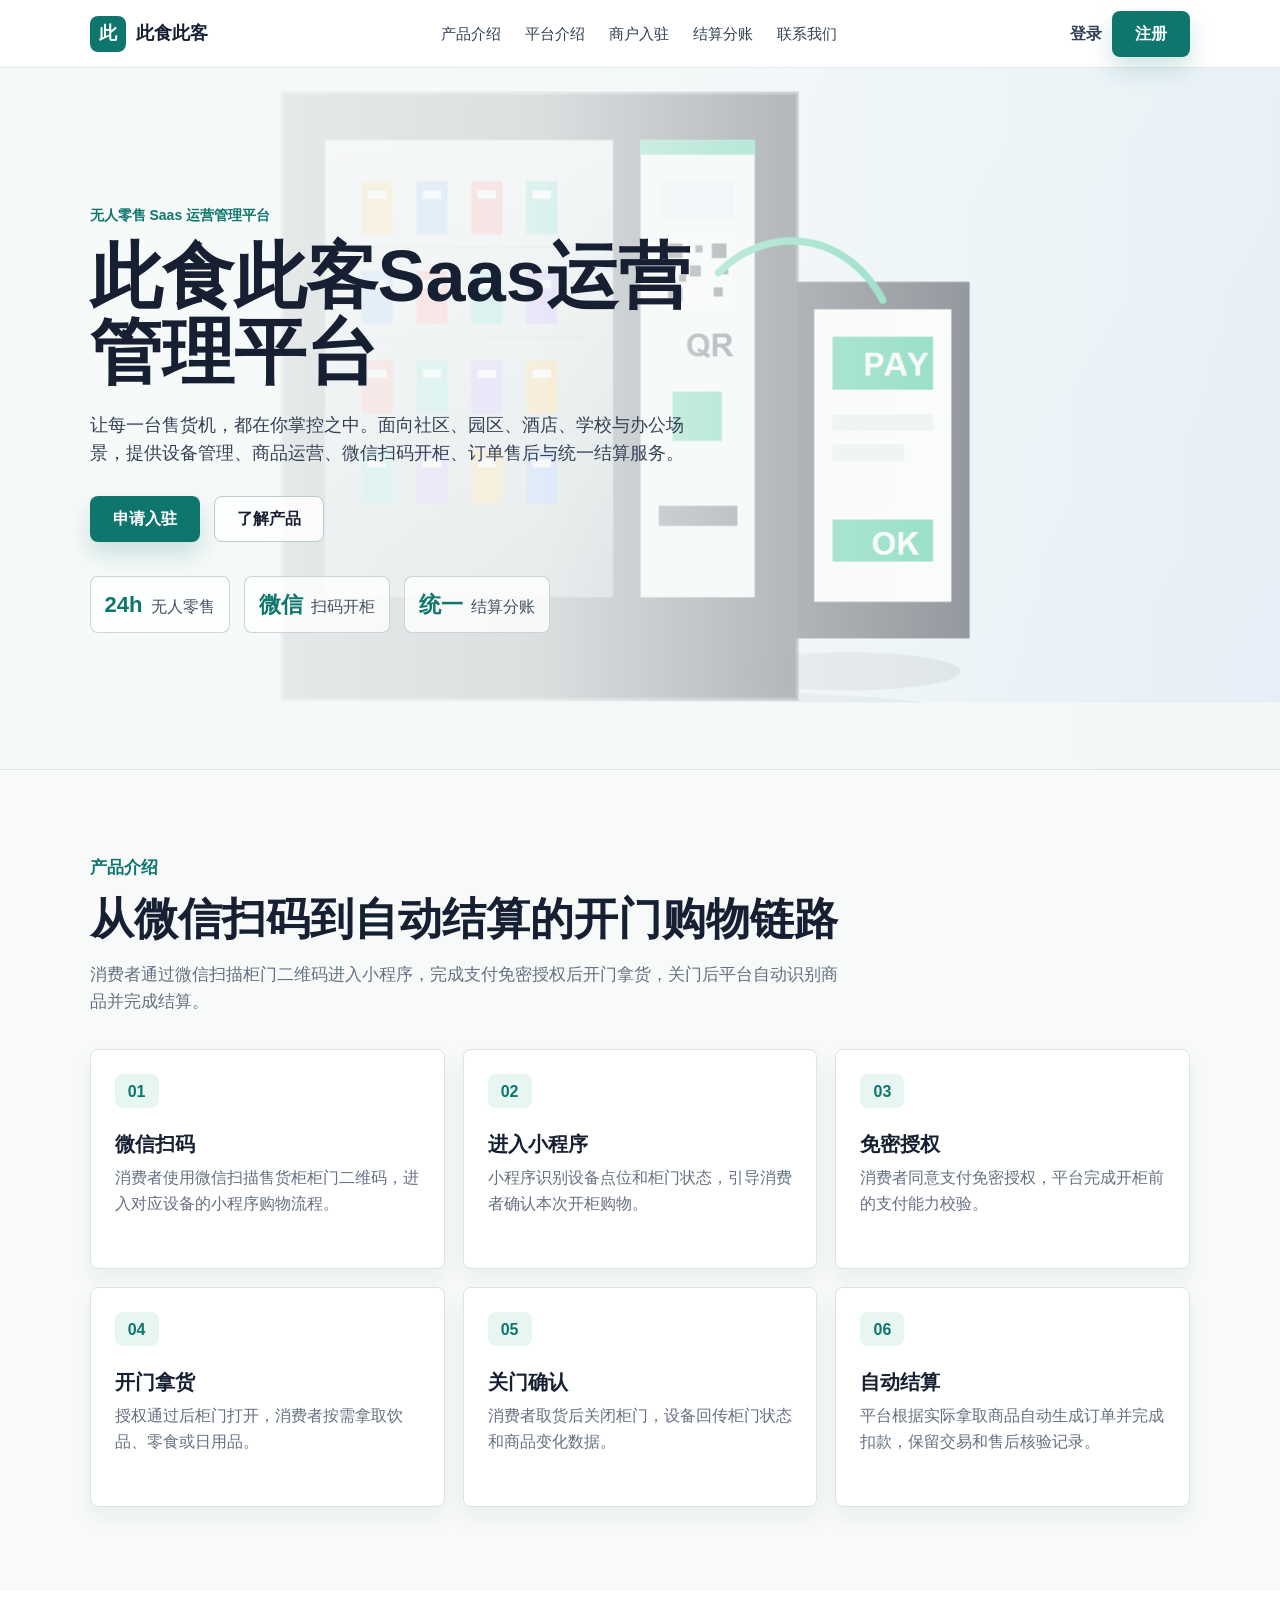
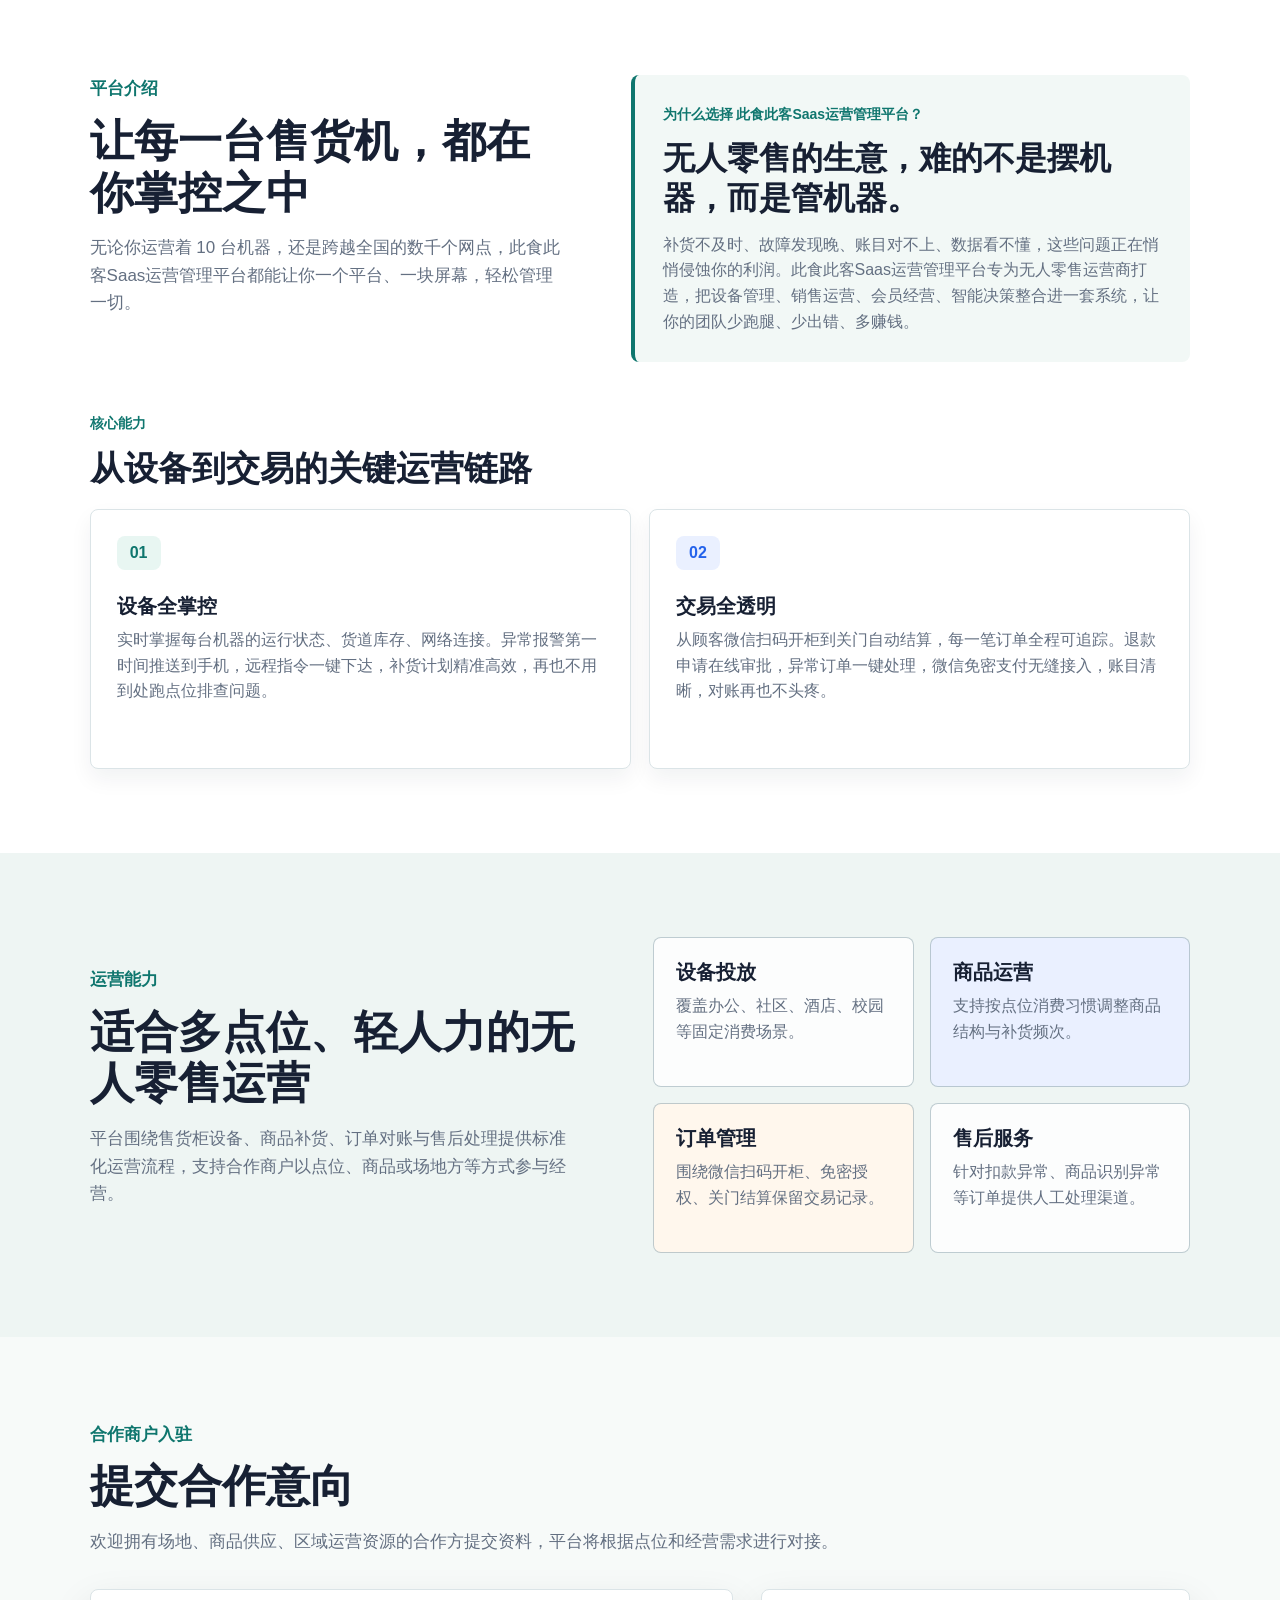
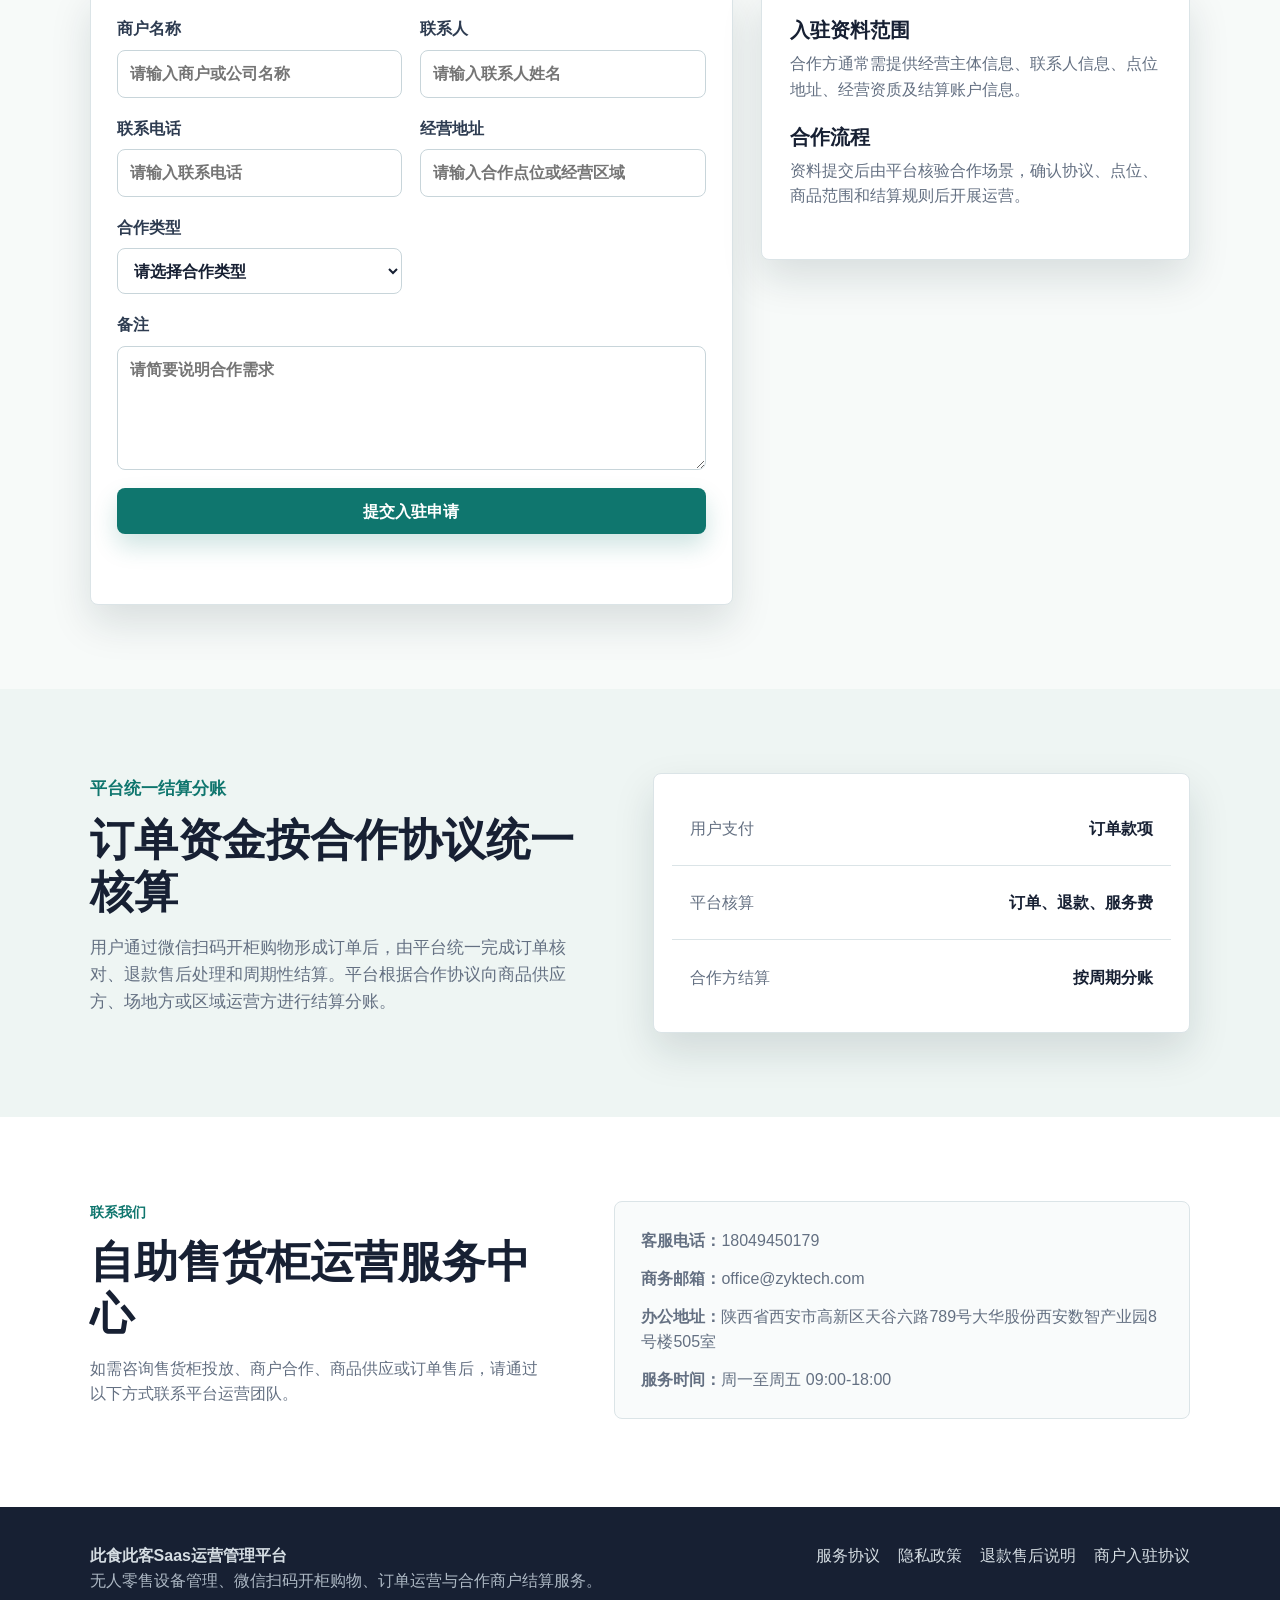
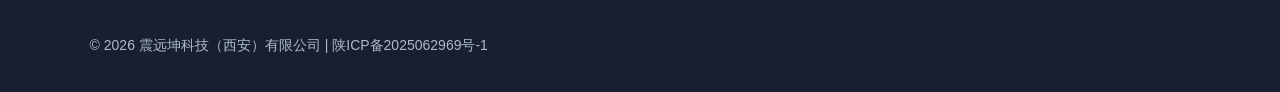
==== commit b1f0dbad: "11" ====
--- a/index.html
+++ b/index.html
@@ -274,7 +274,7 @@
         <a href="./refund.html">退款售后说明</a>
         <a href="./merchant-agreement.html">商户入驻协议</a>
       </nav>
-      <p class="copyright">© 2026 此食此客. All rights reserved. 备案号请替换为实际备案信息</p>
+      <p class="copyright"><a href="https://beian.miit.gov.cn/#/Integrated/index" target="_blank">© 2026 震远坤科技（西安）有限公司 | 陕ICP备2025062969号-1</a></p>
     </footer>
 
     <script src="./assets/js/main.js"></script>
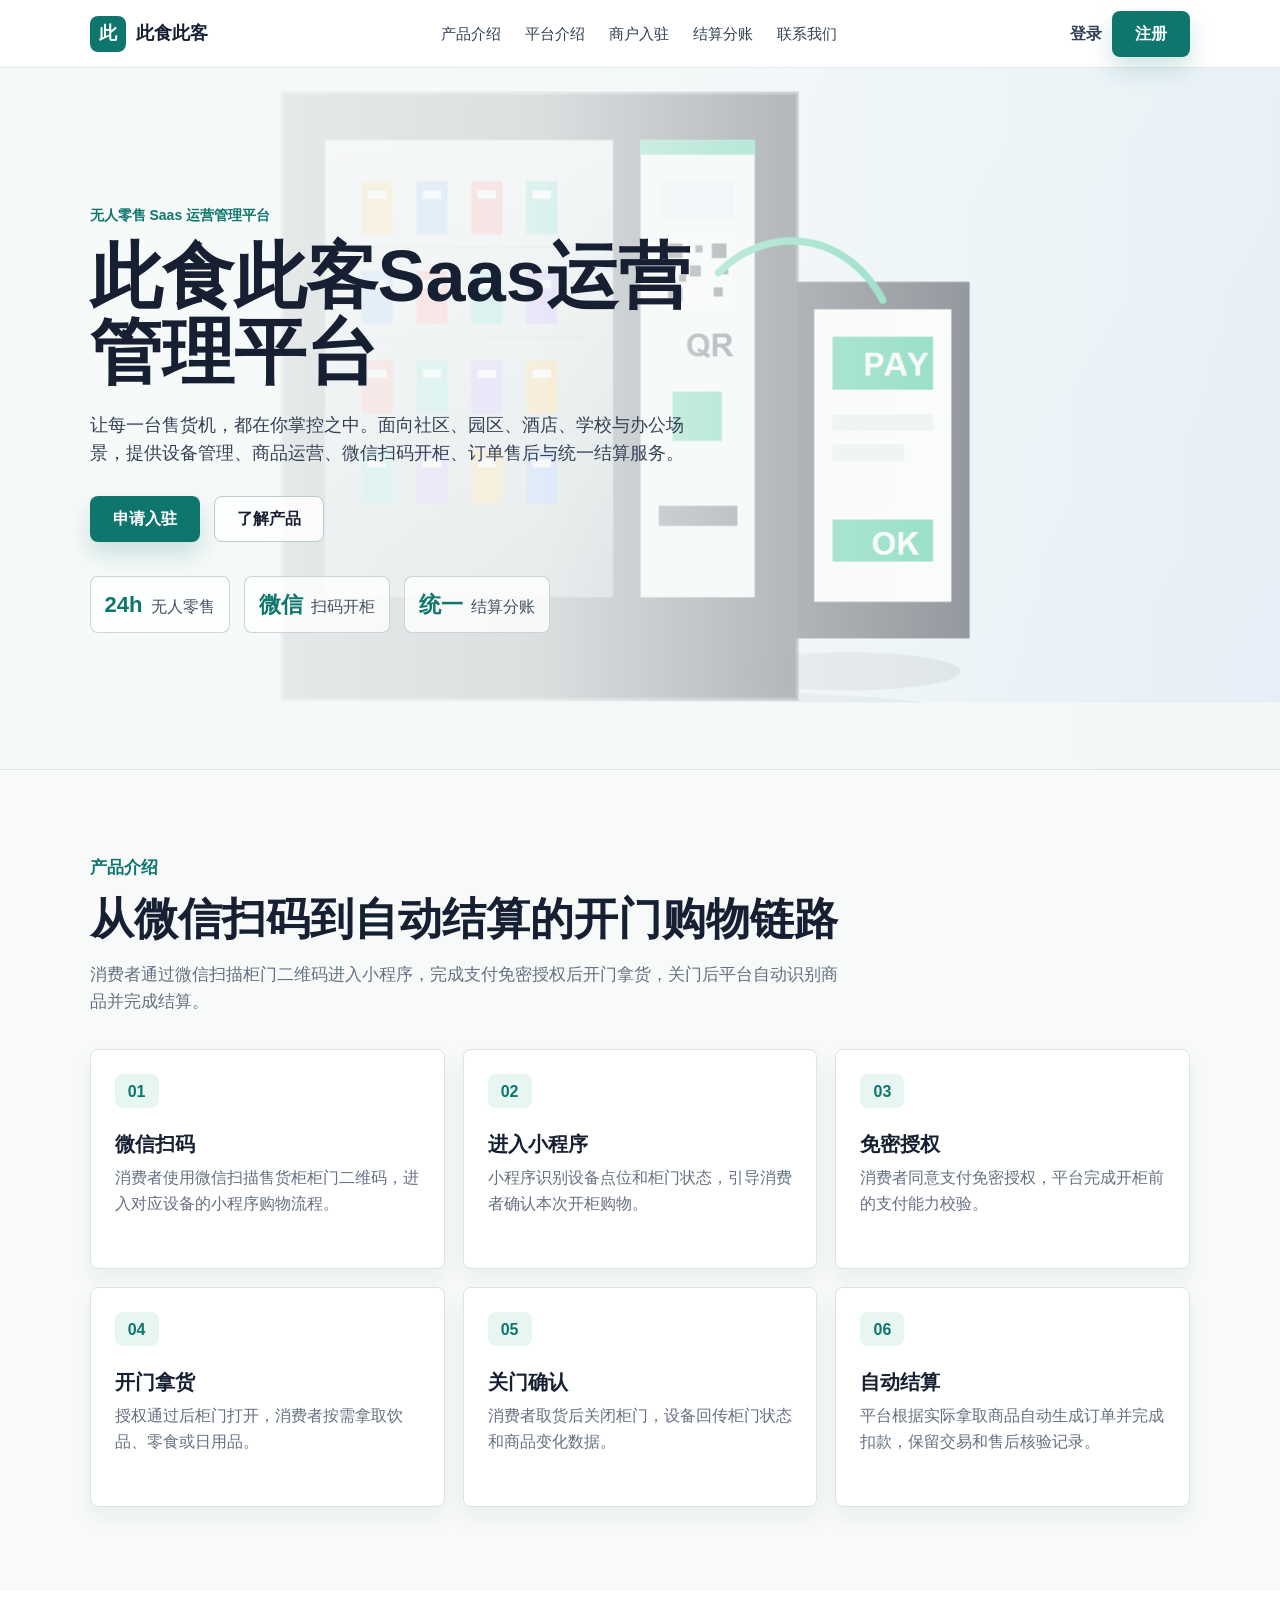
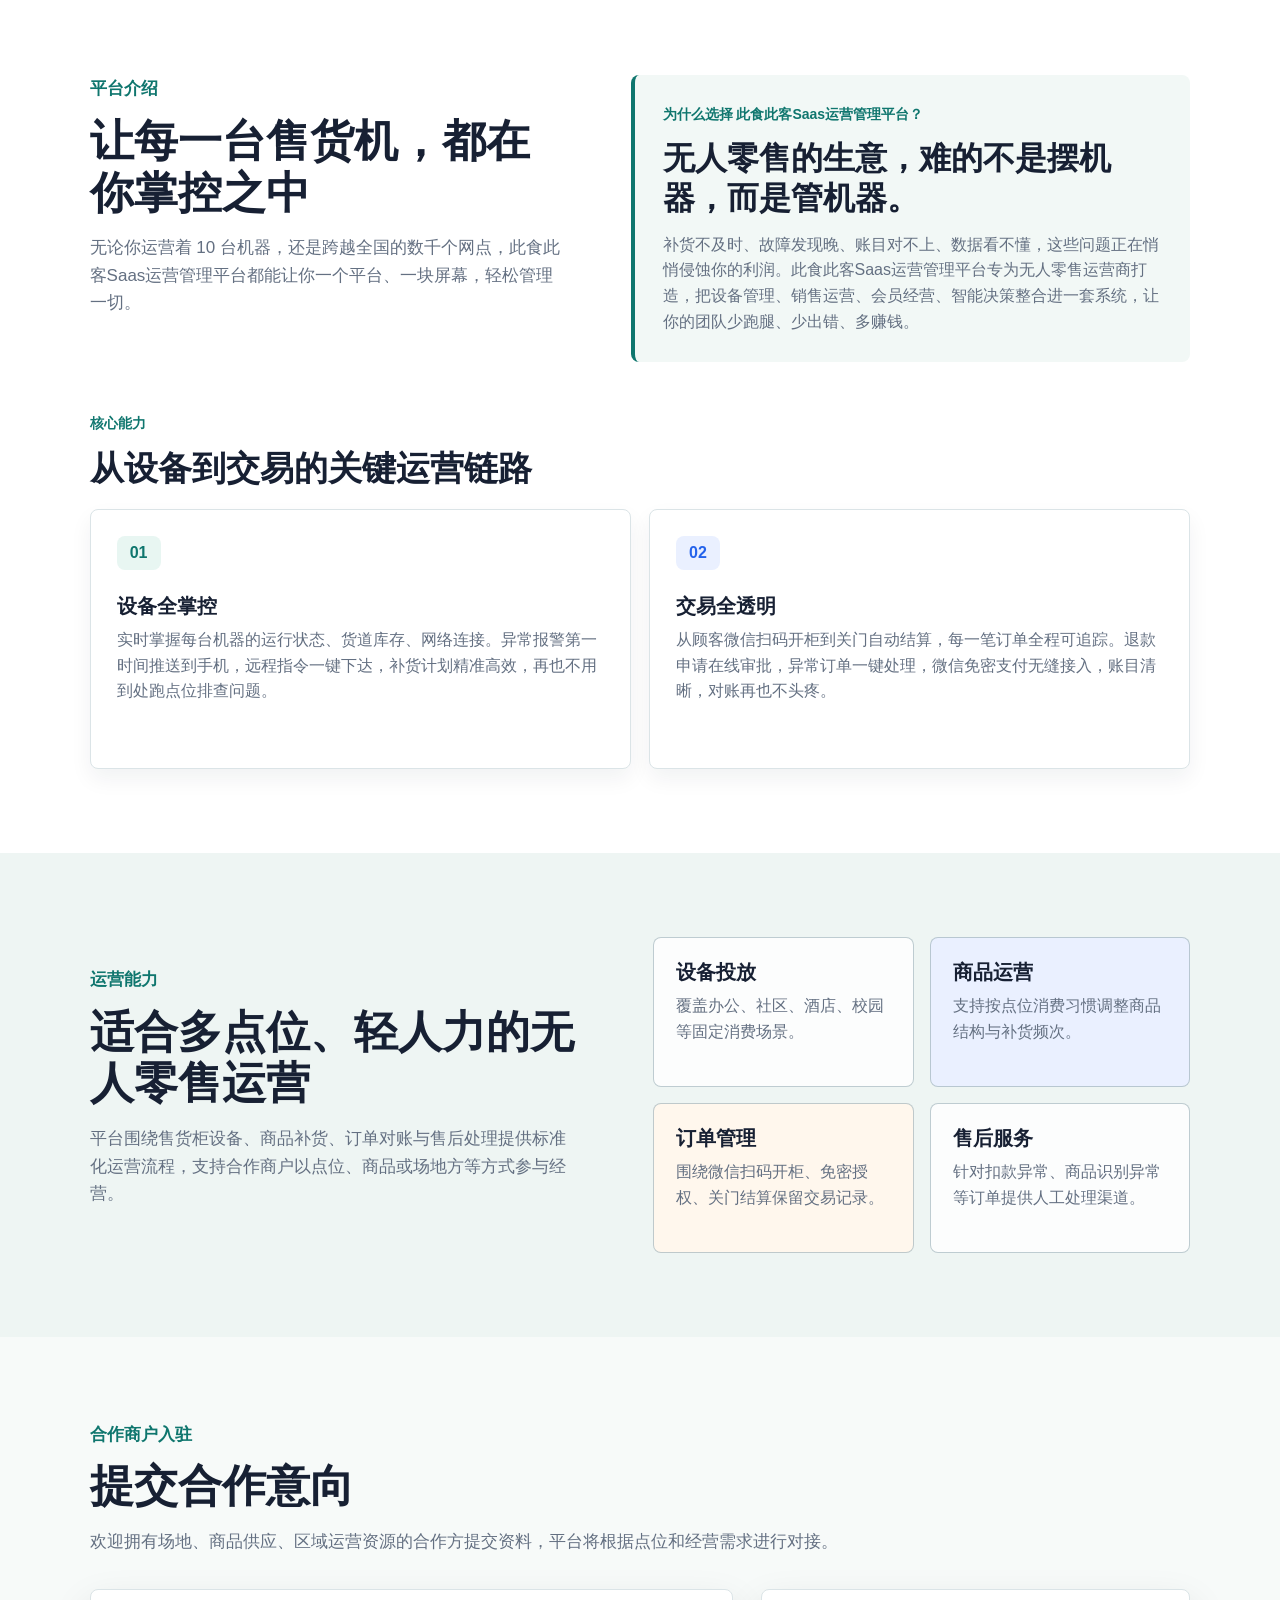
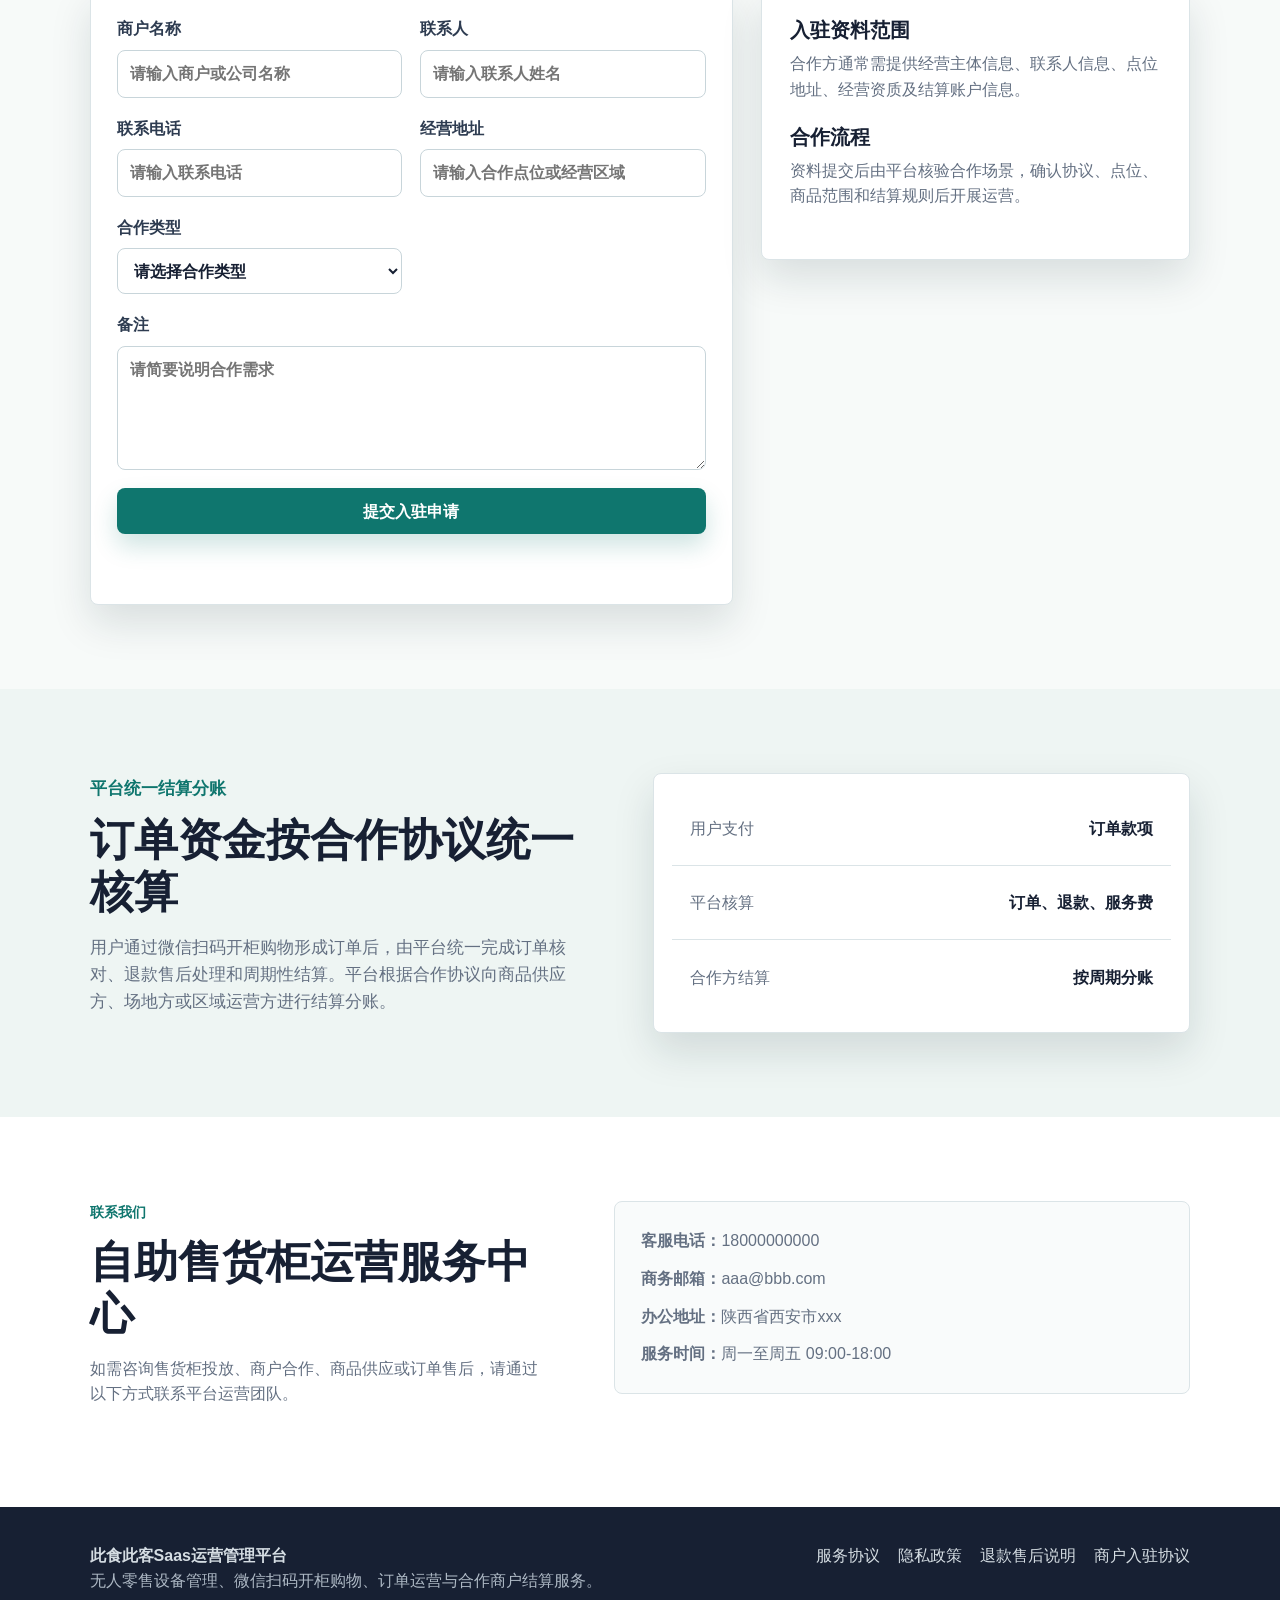
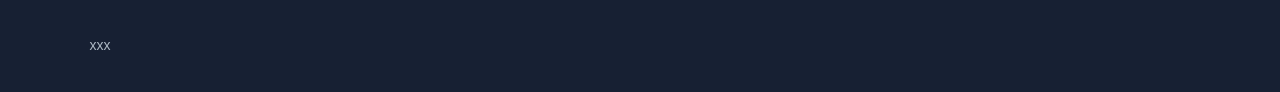
==== commit bb5605c1: "111" ====
--- a/index.html
+++ b/index.html
@@ -255,9 +255,9 @@
           <p>如需咨询售货柜投放、商户合作、商品供应或订单售后，请通过以下方式联系平台运营团队。</p>
         </div>
         <div class="contact-list">
-          <p><strong>客服电话：</strong>18049450179</p>
-          <p><strong>商务邮箱：</strong>office@zyktech.com</p>
-          <p><strong>办公地址：</strong>陕西省西安市高新区天谷六路789号大华股份西安数智产业园8号楼505室</p>
+          <p><strong>客服电话：</strong>18000000000</p>
+          <p><strong>商务邮箱：</strong>aaa@bbb.com</p>
+          <p><strong>办公地址：</strong>陕西省西安市xxx</p>
           <p><strong>服务时间：</strong>周一至周五 09:00-18:00</p>
         </div>
       </section>
@@ -274,7 +274,7 @@
         <a href="./refund.html">退款售后说明</a>
         <a href="./merchant-agreement.html">商户入驻协议</a>
       </nav>
-      <p class="copyright"><a href="https://beian.miit.gov.cn/#/Integrated/index" target="_blank">© 2026 震远坤科技（西安）有限公司 | 陕ICP备2025062969号-1</a></p>
+      <p class="copyright"><a href="https://beian.miit.gov.cn/#/Integrated/index" target="_blank">xxx</a></p>
     </footer>
 
     <script src="./assets/js/main.js"></script>
